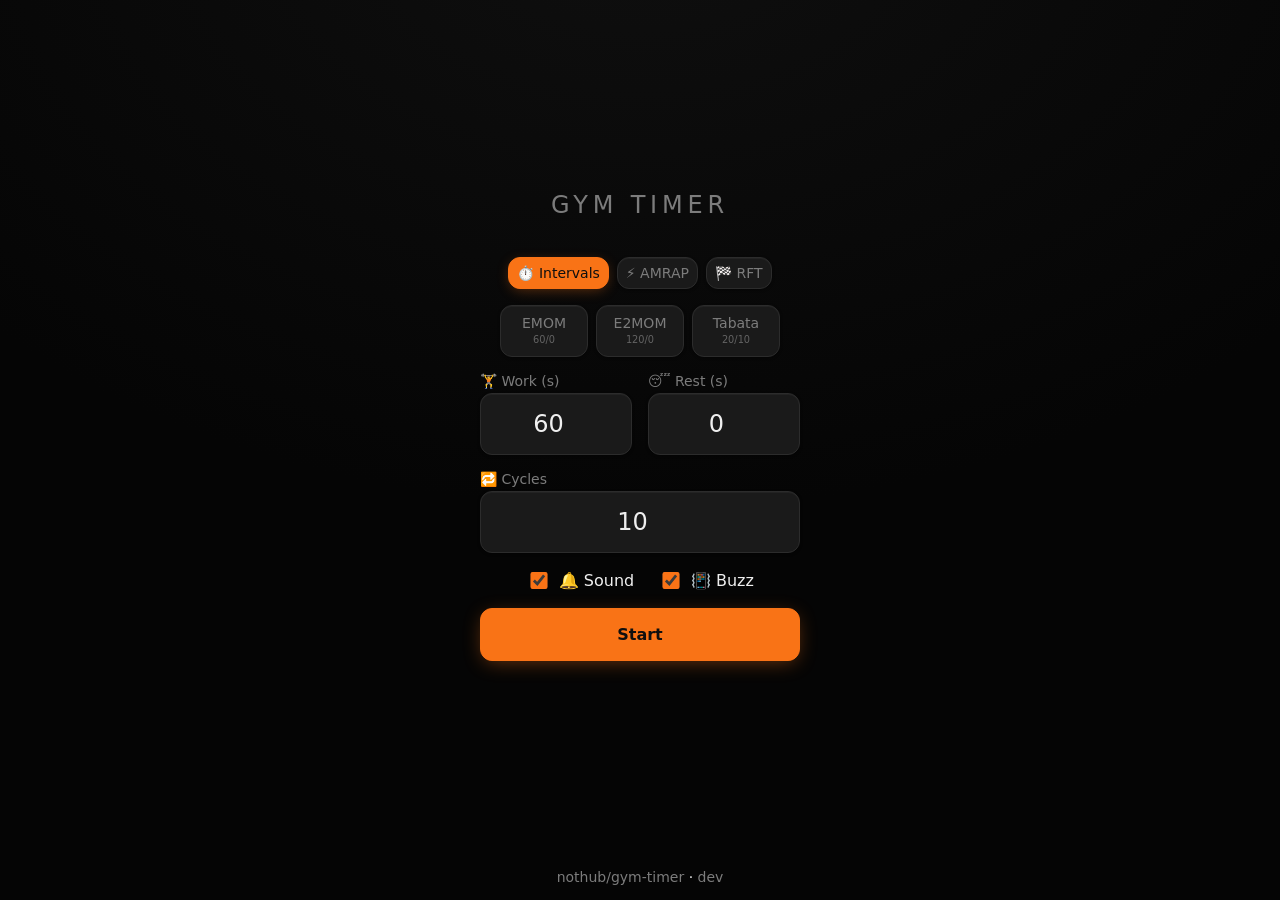
==== src/index.html @ 128d5564 "feat: one finish glyph, 💪, for AMRAP as well as Intervals ⚡ marked AMRAP's finish and 💪 marked Inter" ====
<!doctype html>
<html lang="en">
<head>
<meta charset="utf-8">
<meta name="viewport" content="width=device-width, initial-scale=1, viewport-fit=cover">
<title>Gym Timer</title>
<meta name="theme-color" content="#0f0f0f">
<link rel="manifest" href="manifest.webmanifest">
<link rel="icon" href="icon-192.png">
<link rel="apple-touch-icon" href="icon-192.png">
<!-- reset first, then ours: the reset zeroes margins and line-height that
     the rules below then set deliberately. -->
<link rel="stylesheet" href="reset.css">
<link rel="stylesheet" href="style.css">
</head>
<body>

<main>
  <form id="setup">
    <h1>Gym Timer</h1>

    <fieldset id="strategies">
      <legend class="sr-only">Strategy</legend>
      <label><input type="radio" name="strategy" value="intervals" checked> ⏱️ Intervals</label>
      <label><input type="radio" name="strategy" value="amrap"> ⚡ AMRAP</label>
      <label><input type="radio" name="strategy" value="rft"> 🏁 RFT</label>
    </fieldset>

    <!-- One row per strategy, swapped by strategy rather than removed: a
         click fills the fields below with that preset's numbers and stays on
         whichever strategy is already active -- EMOM does not open a
         different screen, it fills in Intervals'. -->
    <div class="preset-row" id="intervals-presets" role="group" aria-label="Intervals presets">
      <button type="button" data-intervals-preset="emom">
        EMOM<span class="preset-detail" id="detail-emom"></span>
      </button>
      <button type="button" data-intervals-preset="e2mom">
        E2MOM<span class="preset-detail" id="detail-e2mom"></span>
      </button>
      <button type="button" data-intervals-preset="tabata">
        Tabata<span class="preset-detail" id="detail-tabata"></span>
      </button>
    </div>
    <div class="preset-row" id="amrap-presets" role="group" aria-label="AMRAP presets" hidden>
      <button type="button" data-amrap-preset="10">10 min</button>
      <button type="button" data-amrap-preset="15">15 min</button>
      <button type="button" data-amrap-preset="20">20 min</button>
    </div>
    <div class="preset-row" id="rft-presets" role="group" aria-label="RFT presets" hidden>
      <button type="button" data-rft-preset="3">3 rounds</button>
      <button type="button" data-rft-preset="5">5 rounds</button>
      <button type="button" data-rft-preset="10">10 rounds</button>
    </div>

    <div id="interval-fields">
      <div>
        <label for="work-secs">🏋️ Work (s)</label>
        <input id="work-secs" type="number" inputmode="numeric" min="1" max="600" step="1" value="60">
      </div>
      <div>
        <label for="rest-secs">😴 Rest (s)</label>
        <input id="rest-secs" type="number" inputmode="numeric" min="0" max="600" step="1" value="0">
      </div>
    </div>

    <div>
      <label for="count" id="count-label">Cycles</label>
      <input id="count" name="count" type="number" inputmode="numeric"
             min="1" max="99" step="1" value="10" required>
    </div>

    <fieldset id="cues">
      <legend class="sr-only">Cues</legend>
      <label><input id="cue-sound" type="checkbox" checked> 🔔 Sound</label>
      <!-- 📳 rather than one of the salvaged set: none of those mean
           vibration, and an unmatched pair next to a labelled one reads as
           an oversight rather than a choice. -->
      <label><input id="cue-buzz" type="checkbox" checked> 📳 Buzz</label>
    </fieldset>

    <button type="submit">Start</button>
  </form>

  <section id="timer" hidden>
    <p id="round-label">&nbsp;</p>
    <button type="button" id="seconds" role="timer" disabled>10</button>
    <!-- RFT's finish only. It takes the digits' place rather than sitting
         under them: the per-round times are the result there, and the total
         has already moved up to the label above. -->
    <ol id="laps" hidden></ol>
    <p id="phase">Get ready</p>
    <p id="tap-hint" class="reserved">tap to count</p>
    <div id="controls">
      <button type="button" id="pause">Pause</button>
      <button type="button" id="reset">Reset</button>
    </div>
  </section>
</main>

<footer>
  <!-- _blank so a standalone install hands these to the browser rather than
       navigating the timer away mid-workout.
       The build link is filled in from version.js at runtime. What is written
       here is the fallback: "dev" pointing at the commit list is the honest
       answer for a copy that was never built. -->
  <a href="https://github.com/nothub/gym-timer" target="_blank" rel="noopener noreferrer">nothub/gym-timer</a>
  <span aria-hidden="true">·</span>
  <a id="build" href="https://github.com/nothub/gym-timer/commits/trunk" target="_blank" rel="noopener noreferrer">dev</a>
  <!-- Revealed only once the browser has offered an install to open. Starts
       hidden because on most engines that offer never comes: see the
       beforeinstallprompt handler. -->
  <span id="install-sep" aria-hidden="true" hidden>·</span>
  <button id="install" type="button" hidden>Install</button>
</footer>

<p id="live" class="sr-only" aria-live="polite"></p>

<noscript>
  <p>This timer needs JavaScript. There is no way to count seconds without it.</p>
</noscript>

<!-- Sets self.BUILD. The service worker imports this same file, so the footer
     and the worker's cache name cannot disagree about which build is running. -->
<script src="version.js"></script>

<script>
"use strict";

const PREP_MS = 10000;

const el = {
  setup: document.getElementById("setup"),
  strategies: document.getElementById("strategies"),
  intervalsPresets: document.getElementById("intervals-presets"),
  amrapPresets: document.getElementById("amrap-presets"),
  rftPresets: document.getElementById("rft-presets"),
  count: document.getElementById("count"),
  countLabel: document.getElementById("count-label"),
  intervalFields: document.getElementById("interval-fields"),
  workSecs: document.getElementById("work-secs"),
  restSecs: document.getElementById("rest-secs"),
  timer: document.getElementById("timer"),
  phase: document.getElementById("phase"),
  seconds: document.getElementById("seconds"),
  roundLabel: document.getElementById("round-label"),
  pause: document.getElementById("pause"),
  reset: document.getElementById("reset"),
  live: document.getElementById("live"),
  cues: document.getElementById("cues"),
  cueSound: document.getElementById("cue-sound"),
  cueBuzz: document.getElementById("cue-buzz"),
  build: document.getElementById("build"),
  tapHint: document.getElementById("tap-hint"),
  laps: document.getElementById("laps"),
  install: document.getElementById("install"),
  installSep: document.getElementById("install-sep"),
};

/* ---------- strategies ---------- */
// Three strategies, one radio each. A preset is not a fourth kind of state:
// it is a button that fills in the fields belonging to whichever strategy is
// already active, and nothing remembers that it was clicked -- editing a
// field afterward leaves no preset "current" to reflect. Work/rest are always
// on screen for Intervals; there is no separate "Custom" to hide them behind.
const STRATEGIES = ["intervals", "amrap", "rft"];

const INTERVALS_PRESETS = {
  emom: { work: 60, rest: 0, cycles: 10 },
  e2mom: { work: 120, rest: 0, cycles: 6 },
  // The timing convention, not the protocol. Tabata 1996 prescribes 7 to 8
  // sets on a cycle ergometer at ~170% VO2max, and credits the structure to
  // speed-skating coach Kouichi Irisawa. "20/10 x8" borrows the clock and
  // nothing else, which is all a timer can offer -- the label must not be read
  // as claiming the rest. Med Sci Sports Exerc. 1996;28(10):1327-30, PMID 8897392.
  tabata: { work: 20, rest: 10, cycles: 8 },
};
// Minutes and rounds respectively -- durations and round counts with no
// exercise content behind them, since the app never knows what one contains.
const AMRAP_PRESETS = [10, 15, 20];
const RFT_PRESETS = [3, 5, 10];

const DEFAULT_COUNT = { intervals: 10, amrap: 12, rft: 5 };

// The work/rest shown under each alias's name comes from the same object the
// clock reads, not a second copy in the markup -- so the chip cannot end up
// claiming numbers the preset no longer uses.
for (const [key, p] of Object.entries(INTERVALS_PRESETS)) {
  const detail = document.getElementById(`detail-${key}`);
  if (detail) detail.textContent = `${p.work}/${p.rest}`;
}

/* ---------- preferences ---------- */
// Everything the app remembers lives in one localStorage entry. An earlier
// split kept the round count in the URL so a workout was bookmarkable, which
// bought a second place to look when a setting misbehaved.

const STORE_KEY = "emom";
const MAX_COUNT = 99;

// Chrome desktop exposes vibrate() with no hardware behind it; that is harmless.
// The case this actually catches is iOS Safari, which has never shipped it.
const canVibrate = typeof navigator.vibrate === "function";

// The checkboxes are the state; there is nothing to mirror them into.
const wantSound = () => el.cueSound.checked;
const wantBuzz = () => canVibrate && el.cueBuzz.checked;
const validCount = (v) => Number.isInteger(v) && v >= 1 && v <= MAX_COUNT;
const validSeconds = (v, min) => Number.isInteger(v) && v >= min && v <= 600;

function loadPrefs() {
  // localStorage throws rather than returning null when storage is blocked.
  try {
    return JSON.parse(localStorage.getItem(STORE_KEY)) || {};
  } catch (_) {
    return {};
  }
}

function savePrefs(patch) {
  try {
    localStorage.setItem(STORE_KEY, JSON.stringify({ ...loadPrefs(), ...patch }));
  } catch (_) {}
}

/* ---------- audio ---------- */
// Carried over from kbgen, which learned both of these the hard way:
// the 5 ms attack ramp removes the click an instantaneous gain step produces,
// and the resume() covers a context the browser suspended while backgrounded.

// Audio is a cue, not the clock, so nothing below may throw into its caller.
// initAudio runs in the Start handler and beep runs inside the animation frame:
// an escaping exception would stop the workout starting, or kill it midway.

let audioContext = null;

function initAudio() {
  try {
    if (!audioContext) {
      const Ctx = window.AudioContext || window.webkitAudioContext;
      if (!Ctx) return;
      audioContext = new Ctx();
    }
    // Rejects when the context cannot start, which there is nothing to do about.
    if (audioContext.state === "suspended") audioContext.resume().catch(() => {});
  } catch (_) {
    audioContext = null;
  }
}

function beep(frequency, duration, volume = 0.33) {
  initAudio();
  if (!audioContext) return;

  try {
    const osc = audioContext.createOscillator();
    const gain = audioContext.createGain();
    osc.connect(gain);
    gain.connect(audioContext.destination);
    osc.frequency.value = frequency;
    const now = audioContext.currentTime;
    gain.gain.setValueAtTime(0, now);
    gain.gain.linearRampToValueAtTime(volume, now + 0.005);
    // exponentialRampToValueAtTime cannot target 0, hence 0.001.
    gain.gain.exponentialRampToValueAtTime(0.001, now + duration);
    osc.start(now);
    osc.stop(now + duration);
  } catch (_) {
    // Silence is the correct degradation. The countdown carries on.
  }
}

function flash() {
  // Removing the class, forcing a reflow, then re-adding it is what restarts a
  // CSS animation that is already running.
  document.body.classList.remove("flash");
  void document.body.offsetWidth;
  document.body.classList.add("flash");
}

// The flash is never gated: "Silent" means no sound and no buzz, not no cue.
const cues = {
  tick: () => {
    if (wantSound()) beep(660, 0.07, 0.25);
    if (wantBuzz()) navigator.vibrate(50);
  },
  start: () => {
    if (wantSound()) beep(880, 0.12);
    if (wantBuzz()) navigator.vibrate(200);
    flash();
  },
  done: () => {
    if (wantSound()) {
      beep(523, 0.15);
      setTimeout(() => beep(659, 0.15), 220);
      setTimeout(() => beep(784, 0.3), 440);
    }
    if (wantBuzz()) navigator.vibrate([120, 80, 120, 80, 320]);
    flash();
  },
};

/* ---------- screen wake lock ---------- */

let wakeLock = null;

async function holdScreen() {
  if (!("wakeLock" in navigator)) return;
  try {
    const sentinel = await navigator.wakeLock.request("screen");
    // The browser releases the lock itself when the page is hidden, and a
    // released sentinel cannot be reused. Without this the reference outlives
    // the thing it points at and releaseScreen works on a dead sentinel.
    sentinel.addEventListener("release", () => {
      if (wakeLock === sentinel) wakeLock = null;
    });
    wakeLock = sentinel;
  } catch (_) {
    // Denied on low battery, or the tab lost focus mid-request. Not fatal.
  }
}

function releaseScreen() {
  if (!wakeLock) return;
  wakeLock.release().catch(() => {});
  wakeLock = null;
}

// The browser drops the lock whenever the page is hidden, and does not restore
// it on return. Re-request it if a workout is still on screen.
document.addEventListener("visibilitychange", () => {
  if (document.visibilityState === "visible" && !el.timer.hidden) holdScreen();
});

/* ---------- clock ---------- */

// One pure function per strategy, dispatched on elapsed ms since prep ended.
// No DOM, no clock, no tap count read from anywhere but their arguments --
// that is what keeps the minute boundaries free of drift and the whole thing
// testable without a browser.
//
// Intervals derives everything, including the round, from elapsed time alone.
// RFT is athlete-paced: the times its taps landed at are state held outside
// derive() and passed in, so its round is never a function of t. AMRAP counts
// nothing and ignores them entirely.

function deriveIntervals(t, config) {
  const { work, rest, intervalCycles } = config;
  const cycle = work + rest;
  const cycleNum = Math.floor(t / cycle) + 1;
  if (cycleNum > intervalCycles) {
    return { phase: "done", round: intervalCycles, remaining: 0 };
  }
  const inCycle = t % cycle;
  // With rest = 0, cycle === work, so inCycle < work always holds and phase
  // never becomes "rest". That equivalence is what makes EMOM Intervals(60, 0).
  if (inCycle < work) {
    return { phase: "work", round: cycleNum, remaining: work - inCycle };
  }
  return { phase: "rest", round: cycleNum, remaining: cycle - inCycle };
}

// No taps: AMRAP's clock ends it either way, so a tap could only ever have kept
// score, and keeping score of rounds mid-effort is something an athlete does in
// their head. RFT is the one strategy where a tap decides anything.
function deriveAmrap(t, config) {
  if (t >= config.amrapWindow) {
    return { phase: "done", remaining: 0 };
  }
  return { phase: "work", remaining: config.amrapWindow - t };
}

// laps holds the elapsed time each completed round ended at, so its length is
// the round count and its last entry is where the round in progress began.
//
// Two clocks come out of that, and they are not the same number: `remaining` is
// the round in progress, restarting from zero at every tap, and `total` runs
// from the start and never resets. RFT is scored on the total, so it stays on
// screen even though the big digits show the round.
function deriveRft(t, laps, config) {
  const round = laps.length;
  if (round >= config.rftRounds) {
    // The final tap is the finish, so the result is when it landed -- not
    // wherever the frame loop happened to notice, some milliseconds later.
    const finish = laps[round - 1];
    return { phase: "done", round, remaining: 0, total: finish, laps };
  }
  const since = round === 0 ? 0 : laps[round - 1];
  return { phase: "work", round, remaining: t - since, total: t, laps };
}

function derive(elapsedMs, laps, config) {
  if (elapsedMs < PREP_MS) {
    return { phase: "prep", round: 0, remaining: PREP_MS - elapsedMs };
  }
  const t = elapsedMs - PREP_MS;
  if (config.strategy === "amrap") return deriveAmrap(t, config);
  if (config.strategy === "rft") return deriveRft(t, laps, config);
  return deriveIntervals(t, config);
}

function plural(n, word) {
  return `${n} ${word}${n === 1 ? "" : "s"}`;
}

// RFT counts up with no bound once its own work phase begins, so nothing
// there counts down to a boundary. Prep is bounded for every strategy, so it
// always gets the 3-2-1, RFT included.
function tickable(state, config) {
  return state.phase === "prep" || config.strategy !== "rft";
}

// RFT's remaining counts up without bound, so its big-digit display is a
// clock face rather than the bare second-count the other two strategies use.
function formatClock(ms) {
  const totalSecs = Math.floor(ms / 1000);
  const mins = Math.floor(totalSecs / 60);
  const secs = totalSecs % 60;
  return `${mins}:${String(secs).padStart(2, "0")}`;
}

const clock = {
  config: null,
  // Elapsed time at each completed round's tap, work-relative. Length is the
  // round count; RFT is the only strategy that fills it.
  laps: [],
  startedAt: 0,
  pausedAt: 0,
  pausedTotal: 0,
  frame: null,
};

// performance.now() rather than Date.now(): monotonic, so a system clock
// change or NTP correction mid-workout cannot skew the round boundaries.
function elapsed() {
  const now = clock.pausedAt || performance.now();
  return now - clock.startedAt - clock.pausedTotal;
}

let lastSecond = null;
let lastRound = null;
let lastPhase = null;

// Fills the huge digit slot on a finish that has no number to put there.
// Intervals and AMRAP both restate what they were set to in the label above
// and have nothing further to report; RFT never uses this, because its
// per-round times are a real result and take the slot instead.
//
// One glyph rather than one per strategy: a different mark for each said
// nothing the label above it had not already said, and finishing is the same
// thing whichever clock got you there.
const DONE_GLYPH = "💪";

// Rebuilt rather than appended to: render() runs every frame and must be safe
// to call repeatedly with the same state, which an append is not.
function showLaps(laps) {
  el.laps.textContent = "";
  laps.forEach((endedAt, i) => {
    const li = document.createElement("li");
    const n = document.createElement("span");
    n.className = "lap-n";
    n.textContent = i + 1;
    const t = document.createElement("span");
    // The gap to the round before, which is the round's own duration. The
    // first round runs from the start of work, so its predecessor is zero.
    t.textContent = formatClock(endedAt - (i === 0 ? 0 : laps[i - 1]));
    li.append(n, t);
    el.laps.append(li);
  });
  el.laps.hidden = false;
  // The digits and the list occupy the same slot; only one is ever the result.
  el.seconds.hidden = true;
}

function render(state, secs, config) {
  if (state.phase === "done") {
    el.phase.textContent = "Done";
    el.seconds.textContent = DONE_GLYPH;
    el.seconds.className = "done";
    // What was actually done. Intervals and AMRAP restate what was set, since
    // the clock delivered exactly that; RFT reports its rounds and the total
    // it is scored on, with the per-round times taking the digits' place.
    el.roundLabel.textContent = config.strategy === "intervals"
      ? plural(config.intervalCycles, "cycle")
      : config.strategy === "amrap"
      ? plural(config.amrapWindow / 60000, "minute")
      : `${plural(state.round, "round")} \u00b7 ${formatClock(state.total)}`;
    if (config.strategy === "rft") showLaps(state.laps);
  } else {
    el.phase.textContent = state.phase === "prep" ? "Get ready"
      : state.phase === "rest" ? "Rest" : "Work";
    el.seconds.textContent = config.strategy === "rft" ? formatClock(state.remaining) : String(secs);
    el.seconds.className = tickable(state, config) && secs <= 3 ? "warn" : "";
    // U+00A0, matching the markup's &nbsp;. A plain space is collapsible
    // whitespace, so the paragraph would lay out at zero height and the whole
    // centred timer group would jump the moment prep ends and a real label
    // arrives.
    // AMRAP has nothing to count while it runs -- the clock is the whole
    // display -- so it keeps prep's blank line rather than collapsing it.
    el.roundLabel.textContent = state.phase === "prep" || config.strategy === "amrap" ? "\u00a0"
      : config.strategy === "intervals" ? `Cycle ${state.round} / ${config.intervalCycles}`
      // state.round counts rounds *finished*, and the one on screen is the one
      // being worked, so it is the next one up. The total rides alongside it:
      // the digits below show only the current round now, and RFT is scored on
      // the total, which must not leave the screen to make room for a split.
      : `Round ${state.round + 1} \u00b7 ${formatClock(state.total)}`;
    el.laps.hidden = true;
    el.seconds.hidden = false;
  }

  // Live only while there is a round to record. Prep has none yet and done has
  // no more, and the ring marking the target is drawn off :not(:disabled) --
  // so this is also what keeps that ring off a screen that cannot be tapped.
  const counts = config.strategy === "rft";
  const live = counts && state.phase === "work";
  el.seconds.disabled = !live;
  // One source for both, so the hint cannot promise a tap the target refuses.
  el.tapHint.hidden = !counts;
  el.tapHint.className = live ? "" : "reserved";

  // The ticking number is role="timer" so it is not announced every second.
  // Phase and round changes are worth announcing, and only those.
  if (state.phase !== lastPhase || state.round !== lastRound) {
    el.live.textContent =
      state.phase === "done" ? "Workout complete"
      : state.phase === "prep" ? "Get ready"
      : config.strategy === "intervals" ? `Cycle ${state.round} of ${config.intervalCycles}`
      : `Round ${state.round}`;
  }
}

function cue(state, secs, config) {
  // A transition fires cues.start(): entering work or rest from anything
  // else, or -- for Intervals only -- rolling into a new cycle while the
  // phase stays "work" (rest = 0, so there is no work<->rest edge to catch
  // it). AMRAP and RFT never hit that second branch: their round changes on
  // a tap, not a cycle boundary, and a tap must not re-fire the cue.
  const transitioned =
    (state.phase === "work" || state.phase === "rest") &&
    (state.phase !== lastPhase ||
      (config.strategy === "intervals" && state.round !== lastRound));

  if (state.phase === "done") {
    cues.done();
  } else if (transitioned) {
    cues.start();
  } else if (tickable(state, config) && secs <= 3 && secs >= 1 && secs !== lastSecond) {
    cues.tick();
  }
}

function tick() {
  const state = derive(elapsed(), clock.laps, clock.config);
  const secs = Math.ceil(state.remaining / 1000);

  render(state, secs, clock.config);
  cue(state, secs, clock.config);
  lastSecond = secs;
  lastRound = state.round;
  lastPhase = state.phase;

  if (state.phase === "done") {
    stopLoop();
    releaseScreen();
    el.pause.hidden = true;
    el.seconds.disabled = true;
    el.reset.textContent = "Again";
    return;
  }
  clock.frame = requestAnimationFrame(tick);
}

function stopLoop() {
  if (clock.frame !== null) cancelAnimationFrame(clock.frame);
  clock.frame = null;
}

function start(config) {
  clock.config = config;
  clock.laps = [];
  clock.startedAt = performance.now();
  clock.pausedAt = 0;
  clock.pausedTotal = 0;
  lastSecond = null;
  lastRound = null;
  lastPhase = null;

  el.setup.hidden = true;
  el.timer.hidden = false;
  el.pause.hidden = false;
  el.pause.textContent = "Pause";
  el.reset.textContent = "Reset";

  // RFT alone has a round to record. role="timer" is dropped when tappable so
  // a screen reader announces it as a button rather than a passive live
  // region, which is what "tap to record a round" needs.
  const tappable = config.strategy === "rft";
  // Every workout opens in prep, where there is no round to record yet, so the
  // target starts off and render() turns it on at the first work frame.
  el.seconds.disabled = true;
  if (tappable) {
    el.seconds.removeAttribute("role");
    el.seconds.setAttribute("aria-label", "Record round");
  } else {
    el.seconds.setAttribute("role", "timer");
    el.seconds.removeAttribute("aria-label");
  }

  // Kept through pause too: a paused timer is a rest, and the screen dying
  // mid-rest is the thing this exists to prevent.
  holdScreen();
  tick();
}

function recordTap() {
  // RFT alone: its round count is the finish condition, so a tap is the only
  // thing that can end it. Nothing else here has a round a tap could record.
  if (clock.config.strategy !== "rft") return;
  if (clock.pausedAt) return;
  // The button is disabled outside the work phase, so a browser drops these
  // clicks before they arrive. Stated here anyway: "a round exists to record"
  // is the rule, and leaving it implicit in a DOM attribute puts the rule
  // somewhere the logic cannot be read off.
  const state = derive(elapsed(), clock.laps, clock.config);
  if (state.phase !== "work") return;
  // The tap closes this round and opens the next, so what is recorded is the
  // total at the tap, not the round's duration -- durations fall out of the
  // gaps between entries, and storing them instead would round-trip through
  // an addition that can drift.
  clock.laps.push(elapsed() - PREP_MS);
}

function togglePause() {
  if (clock.pausedAt) {
    clock.pausedTotal += performance.now() - clock.pausedAt;
    clock.pausedAt = 0;
    el.pause.textContent = "Pause";
    document.body.classList.remove("paused");
    tick();
  } else {
    clock.pausedAt = performance.now();
    stopLoop();
    el.pause.textContent = "Resume";
    document.body.classList.add("paused");
  }
}

function toSetup() {
  stopLoop();
  releaseScreen();
  clock.pausedAt = 0;
  document.body.classList.remove("flash", "paused");
  el.timer.hidden = true;
  el.setup.hidden = false;
  el.count.focus();
}

/* ---------- setup form ---------- */

function currentStrategy() {
  return document.querySelector('input[name="strategy"]:checked').value;
}

// The count field means a different thing per strategy, and each strategy
// remembers its own value independently -- switching to AMRAP and back must
// not lose Intervals' cycle count, so each gets its own storage key.
function countKeyFor(strategy) {
  if (strategy === "amrap") return "amrapMinutes";
  if (strategy === "rft") return "rftRounds";
  return "cycles";
}

// Not the strategy's own glyph: the chip above already carries that, and
// repeating it here says nothing the field does not. Each label names what
// its own number is instead -- a repeat count, a duration, a target.
function countLabelFor(strategy) {
  if (strategy === "amrap") return "⏳ Minutes";
  if (strategy === "rft") return "🎯 Rounds";
  return "🔁 Cycles";
}

function showStrategy(strategy) {
  // Work/rest stay in the layout rather than being removed from it: main
  // centres the form vertically, so a shorter form on AMRAP/RFT would drag
  // everything above it down too, not just the fields themselves. Dimmed and
  // disabled instead, matching how the Buzz checkbox reads when unsupported.
  const isIntervals = strategy === "intervals";
  el.intervalFields.className = isIntervals ? "" : "inactive";
  el.workSecs.disabled = !isIntervals;
  el.restSecs.disabled = !isIntervals;
  el.intervalsPresets.hidden = !isIntervals;
  el.amrapPresets.hidden = strategy !== "amrap";
  el.rftPresets.hidden = strategy !== "rft";
  el.countLabel.textContent = countLabelFor(strategy);
}

function persistSetup() {
  const strategy = currentStrategy();
  savePrefs({
    strategy,
    workSecs: Math.floor(el.workSecs.valueAsNumber),
    restSecs: Math.floor(el.restSecs.valueAsNumber),
    [countKeyFor(strategy)]: Math.floor(el.count.valueAsNumber),
  });
}

// Reads the form as it stands and returns a strategy config, or null if the
// count or the work/rest fields hold something unusable.
function buildConfig() {
  const strategy = currentStrategy();
  const count = Math.floor(el.count.valueAsNumber);
  if (!validCount(count)) return null;

  if (strategy === "amrap") return { strategy: "amrap", amrapWindow: count * 60000 };
  if (strategy === "rft") return { strategy: "rft", rftRounds: count };

  const work = Math.floor(el.workSecs.valueAsNumber);
  const rest = Math.floor(el.restSecs.valueAsNumber);
  if (!validSeconds(work, 1) || !validSeconds(rest, 0)) return null;
  return { strategy: "intervals", work: work * 1000, rest: rest * 1000, intervalCycles: count };
}

/* ---------- wiring ---------- */

el.setup.addEventListener("submit", (e) => {
  e.preventDefault();
  const config = buildConfig();
  if (!config) return;
  // Unlock audio on the gesture the autoplay policy wants. The first beep is
  // up to 10 s away, by which point there is no gesture left to hang it on.
  if (wantSound()) initAudio();
  start(config);
});

el.strategies.addEventListener("change", (e) => {
  if (e.target.name !== "strategy") return;
  const strategy = e.target.value;
  showStrategy(strategy);
  const prefs = loadPrefs();
  const stored = prefs[countKeyFor(strategy)];
  el.count.value = String(validCount(stored) ? stored : DEFAULT_COUNT[strategy]);
  savePrefs({ strategy });
});

// Presets fill in the fields belonging to whichever strategy is already
// active; they never touch the strategy radio, since they are only visible
// when its strategy is already the one selected.
el.intervalsPresets.addEventListener("click", (e) => {
  const btn = e.target.closest("button[data-intervals-preset]");
  if (!btn) return;
  const p = INTERVALS_PRESETS[btn.dataset.intervalsPreset];
  el.workSecs.value = String(p.work);
  el.restSecs.value = String(p.rest);
  el.count.value = String(p.cycles);
  persistSetup();
});

el.amrapPresets.addEventListener("click", (e) => {
  const btn = e.target.closest("button[data-amrap-preset]");
  if (!btn) return;
  el.count.value = btn.dataset.amrapPreset;
  persistSetup();
});

el.rftPresets.addEventListener("click", (e) => {
  const btn = e.target.closest("button[data-rft-preset]");
  if (!btn) return;
  el.count.value = btn.dataset.rftPreset;
  persistSetup();
});

// Saved as typed, matching the checkboxes, so nothing depends on pressing Start.
el.count.addEventListener("input", () => {
  if (validCount(Math.floor(el.count.valueAsNumber))) persistSetup();
});
el.workSecs.addEventListener("input", persistSetup);
el.restSecs.addEventListener("input", persistSetup);

el.cues.addEventListener("change", () => {
  savePrefs({ sound: el.cueSound.checked, buzz: el.cueBuzz.checked });
  if (wantSound()) initAudio();
});

el.pause.addEventListener("click", togglePause);
el.reset.addEventListener("click", toSetup);
el.seconds.addEventListener("click", recordTap);

function init() {
  const prefs = loadPrefs();

  el.cueSound.checked = prefs.sound ?? true;
  el.cueBuzz.checked = canVibrate && (prefs.buzz ?? true);
  el.cueBuzz.disabled = !canVibrate;

  // Left as the markup's fallback when version.js is missing or unstamped.
  // GitHub resolves abbreviated hashes, so the short id is enough to link to.
  if (self.BUILD && self.BUILD !== "dev") {
    el.build.textContent = self.BUILD;
    el.build.href = `https://github.com/nothub/gym-timer/commit/${self.BUILD}`;
  }

  const strategy = STRATEGIES.includes(prefs.strategy) ? prefs.strategy : "intervals";
  document.querySelector(`input[name="strategy"][value="${strategy}"]`).checked = true;
  showStrategy(strategy);

  // Always restored, not just when Intervals is active: they are its own
  // remembered fields, not a per-strategy scratch pad that resets on switch.
  el.workSecs.value = String(validSeconds(prefs.workSecs, 1) ? prefs.workSecs : 60);
  el.restSecs.value = String(validSeconds(prefs.restSecs, 0) ? prefs.restSecs : 0);

  const stored = prefs[countKeyFor(strategy)];
  el.count.value = String(validCount(stored) ? stored : DEFAULT_COUNT[strategy]);
}

init();

// isSecureContext rather than a protocol check: it is true for https and for
// localhost, which is exactly where a service worker is allowed to register.
if ("serviceWorker" in navigator && window.isSecureContext) {
  window.addEventListener("load", () => {
    // updateViaCache: the byte-check that drives updates reads version.js, and
    // without this the HTTP cache can hand back a stale copy of it.
    navigator.serviceWorker.register("sw.js", { updateViaCache: "none" }).catch(() => {});
  });
}

// Offline is not what this gates -- the service worker above gives that to
// every engine. This is installing as a standalone app, and only Chromium lets
// a page ask for it: beforeinstallprompt is Chromium-only, and fires only for
// an app meeting its install criteria and not already installed.
//
// Installing is still possible elsewhere, just not from here. iOS Safari puts
// it in the share sheet as "Add to Home Screen" and Firefox on Android in its
// own menu, neither reachable by any API; Firefox on desktop dropped installing
// entirely. So the button is revealed by the event rather than shown and wired
// up hopefully: where the offer never comes, no button could have opened one.
let installPrompt = null;

window.addEventListener("beforeinstallprompt", (e) => {
  // Suppresses Chromium's own install infobar, which otherwise covers the
  // timer, in favour of the footer button.
  e.preventDefault();
  installPrompt = e;
  el.install.hidden = false;
  el.installSep.hidden = false;
});

el.install.addEventListener("click", () => {
  if (!installPrompt) return;
  // Single-use whichever way it is answered: a prompted event cannot be
  // prompted again, so the button goes rather than linger offering a dead
  // second go. Chromium fires a fresh event if it wants to offer again.
  const offer = installPrompt;
  installPrompt = null;
  el.install.hidden = true;
  el.installSep.hidden = true;
  offer.prompt();
});

window.addEventListener("appinstalled", () => {
  installPrompt = null;
  el.install.hidden = true;
  el.installSep.hidden = true;
});
</script>

</body>
</html>
---- src/style.css ----
:root {
  /* The spin buttons on a number input and an unchecked checkbox's box are
     drawn by the browser, not by anything here: accent-color reaches the
     checked state and nothing else, so both were still being painted from
     the UA's light palette against a near-black page. This picks the dark
     one instead, which is the only way to reach that chrome without
     appearance: none and hand-drawing replacements. */
  color-scheme: dark;

  --space-1: 0.25rem;
  --space-2: 0.5rem;
  --space-4: 1rem;
  --space-6: 1.5rem;

  --text-sm: 0.875rem;
  --text-base: 1rem;
  --text-lg: 1.5rem;
  --text-huge: clamp(5rem, 42vmin, 20rem);

  /* Palette carried over from kbgen. --dim is as dark as it can go: #7c on
     #0f0f0f is 4.6:1, and the 14px labels that use it need 4.5:1. kbgen's
     own #666 is 3.3:1, which is why this is not simply its value. */
  --bg: #0f0f0f;
  --srf: #1a1a1a;
  --brd: #2c2c2c;
  --txt: #efefef;
  --dim: #7c7c7c;
  --acc: #f97316;
  --ok: #4ade80;

  --radius: 0.75rem;

  /* Every flat grey box (chip, input, button) shares this: a faint top
     highlight suggesting light catching an edge, plus a soft drop shadow
     suggesting the surface sits slightly above the background. Neither
     affects layout -- box-shadow paints outside the box model -- so it does
     not disturb the pixel geometry the test suite locks in. */
  --lift: inset 0 1px 0 rgba(255, 255, 255, 0.04), 0 1px 3px rgba(0, 0, 0, 0.4);
}

* { box-sizing: border-box; }

body {
  margin: 0;
  min-height: 100vh;
  min-height: 100dvh;
  display: flex;
  flex-direction: column;
  /* A flat fill across a very large dark viewport reads as empty rather than
     calm. Vignette, not a glow: the centre sits at exactly --bg, the value
     --dim's 4.5:1 text contrast was measured against, and only darkens
     toward the edges -- a lighter centre reads as "warmer," but it would
     have put text at less contrast than it was tuned for wherever it landed
     on the brighter part of the gradient. Darkening can only help contrast,
     never hurt it, which is what makes this direction the safe one. */
  background: radial-gradient(ellipse 900px 600px at 50% -10%, var(--bg) 0%, #050505 100%);
  color: var(--txt);
  font-family: system-ui, sans-serif;
  -webkit-text-size-adjust: 100%;
}

/* Full width rather than shrink-to-fit, so percentage widths inside it have a
   definite containing block to resolve against. */
main {
  flex: 1;
  display: flex;
  flex-direction: column;
  align-items: center;
  justify-content: center;
  width: 100%;
  padding: var(--space-4);
}

h1 {
  margin: 0 0 var(--space-6);
  font-size: var(--text-lg);
  letter-spacing: 0.2em;
  text-transform: uppercase;
  color: var(--dim);
  text-align: center;
}

/* Setup */

#setup {
  display: flex;
  flex-direction: column;
  gap: var(--space-4);
  width: 100%;
  max-width: 20rem;
}

label {
  font-size: var(--text-sm);
  color: var(--dim);
}

input[type="number"] {
  width: 100%;
  margin-top: var(--space-1);
  padding: var(--space-4);
  font-size: var(--text-lg);
  font-family: inherit;
  text-align: center;
  color: var(--txt);
  background: var(--srf);
  border: 1px solid var(--brd);
  border-radius: var(--radius);
  box-shadow: var(--lift);
}

button {
  padding: var(--space-4);
  font-size: var(--text-base);
  font-family: inherit;
  color: var(--txt);
  background: var(--srf);
  border: 1px solid var(--brd);
  border-radius: var(--radius);
  box-shadow: var(--lift);
  cursor: pointer;
  transition: transform 100ms ease-out, box-shadow 150ms ease-out;
}

/* :not(:disabled) is load-bearing, not belt and braces. Chromium matches
   :active on a disabled button, so without this the countdown presses under a
   finger in Intervals and AMRAP, where it is a plain readout, and on every
   finish screen, where the glyph is not a control at all. Press feedback
   belongs only where a press does something: RFT's work phase. */
button:not(:disabled):active { transform: scale(0.97); }

/* The one button meant to look like the primary action: an accent-tinted
   glow standing in for elevation, since --lift's shadow is tuned for --srf
   and would vanish against the bright fill here. */
button[type="submit"] {
  color: var(--bg);
  background: var(--acc);
  border-color: var(--acc);
  font-weight: 600;
  box-shadow: 0 4px 20px -4px rgba(249, 115, 22, 0.45);
}

button[type="submit"]:hover { box-shadow: 0 6px 24px -4px rgba(249, 115, 22, 0.55); }

:is(button, input):focus-visible {
  outline: 2px solid var(--acc);
  outline-offset: 2px;
}

/* Cue settings */

fieldset {
  display: flex;
  justify-content: center;
  gap: var(--space-6);
  margin: 0;
  padding: 0;
  border: 0;
}

/* Scoped to #cues, not a bare "fieldset label": #strategies is a fieldset
   too, and this flex+gap layout is shaped for a checkbox sitting beside an
   emoji and a word. It leaked in once already -- text-align: center on
   #strategies label had no effect while its text was a flex item packed to
   flex-start here, not text-align's business to move. */
#cues label {
  display: flex;
  align-items: center;
  gap: var(--space-2);
  font-size: var(--text-base);
  color: var(--txt);
  cursor: pointer;
}

#cues label:has(input:disabled) {
  color: var(--dim);
  cursor: not-allowed;
}

input[type="checkbox"] {
  width: 1.1rem;
  height: 1.1rem;
  accent-color: var(--acc);
  cursor: inherit;
}

/* Presets. The radio itself is visually hidden but stays in the tab order and
   inside its label, so a click anywhere on the chip and a screen reader both
   reach the same control -- no id/for pairing to keep in sync. */

#strategies {
  display: flex;
  justify-content: center;
  flex-wrap: wrap;
  gap: var(--space-2);
  margin: 0;
  padding: 0;
  border: 0;
}

/* No display declared: a label is inline by default, but as a direct child
   of #strategies (display: flex) it is automatically blockified as a flex
   item regardless -- which is what lets min-width and text-align below take
   effect at all. Losing that blockification is exactly what happened when a
   generic "fieldset label { display: flex }" rule, meant for #cues, once
   matched here too: it turned the label into a flex container of its own,
   and inside that, text-align has no say over where a flex item sits --
   only justify-content does, which nothing set, so text packed left. */
#strategies label {
  text-align: center;
  padding: var(--space-2);
  font-size: var(--text-sm);
  color: var(--dim);
  background: var(--srf);
  border: 1px solid var(--brd);
  border-radius: var(--radius);
  box-shadow: var(--lift);
  cursor: pointer;
  transition: transform 100ms ease-out, box-shadow 150ms ease-out, border-color 150ms ease-out;
}

#strategies label:hover { border-color: var(--dim); }
#strategies label:active { transform: scale(0.97); }

#strategies input {
  position: absolute;
  width: 1px;
  height: 1px;
  opacity: 0;
}

/* Same accent glow as the Start button, at roughly a third of the intensity:
   the active strategy is the next-most-important thing on the setup screen. */
#strategies label:has(input:checked) {
  color: var(--bg);
  background: var(--acc);
  border-color: var(--acc);
  box-shadow: 0 3px 14px -3px rgba(249, 115, 22, 0.4);
}

#strategies label:has(input:focus-visible) {
  outline: 2px solid var(--acc);
  outline-offset: 2px;
}

/* Presets are momentary actions -- "fill these fields in" -- not a selection
   that persists: editing a field afterward leaves no preset "current" to
   show as checked. Plain buttons rather than the radios #strategies uses. */
.preset-row {
  display: flex;
  justify-content: center;
  flex-wrap: wrap;
  gap: var(--space-2);
}

/* One shared size for every preset button, across all three rows: Intervals'
   are two lines (name + work/rest), AMRAP's and RFT's are one ("10 min"),
   and without a fixed box the row's own height would change when switching
   strategy swaps which one is showing. min-width fits "10 rounds", the
   widest label of the nine; min-height fits Intervals' two-line buttons,
   the tallest; justify-content centres a one-line button in that height. */
.preset-row button {
  display: flex;
  flex-direction: column;
  align-items: center;
  justify-content: center;
  gap: 2px;
  min-width: 5.5rem;
  min-height: 3.25rem;
  padding: var(--space-2);
  font-size: var(--text-sm);
  line-height: 1.3;
  color: var(--dim);
  background: var(--srf);
  border: 1px solid var(--brd);
  border-radius: var(--radius);
  cursor: pointer;
}

/* :active is the generic button rule -- .preset-row button is one. */
.preset-row button:hover { border-color: var(--dim); }

/* Work/rest in seconds, under the name -- only Intervals' three presets have
   a canonical pair to show. */
.preset-detail {
  font-size: 0.7em;
  opacity: 0.75;
  font-variant-numeric: tabular-nums;
}

#interval-fields {
  display: flex;
  gap: var(--space-4);
  transition: opacity 150ms ease-out;
}

#interval-fields > div { flex: 1; }

/* AMRAP/RFT: dimmed rather than removed, so the form's height -- and
   everything main's vertical centring positions relative to it -- does not
   change when switching strategy. */
#interval-fields.inactive { opacity: 0.35; }

/* Timer */

#timer {
  flex: 1;
  align-self: stretch;
  display: flex;
  flex-direction: column;
  align-items: center;
  justify-content: center;
  gap: var(--space-2);
  text-align: center;
}

#phase {
  margin: 0;
  font-size: var(--text-sm);
  letter-spacing: 0.2em;
  text-transform: uppercase;
  color: var(--dim);
}

/* A tappable timer readout is unusual enough that the ring alone did not carry
   it -- this says outright what the ring only implies. */
/* RFT's per-round times. Capped in height and scrolled rather than allowed to
   grow: the round count goes to 99, and a list that long would push the phase
   label and the controls off a phone entirely. */
#laps {
  margin: 0;
  padding: 0;
  list-style: none;
  /* Shrink-to-fit inside the centred column otherwise, which pulls the round
     number hard against its time and leaves the gap between them doing
     nothing. A fixed reading width gives space-between something to spend. */
  min-width: 12rem;
  max-height: 42vh;
  overflow-y: auto;
  font-size: var(--text-lg);
  font-variant-numeric: tabular-nums;
  color: var(--txt);
}

#laps li {
  display: flex;
  align-items: baseline;
  justify-content: space-between;
  gap: var(--space-6);
  padding: var(--space-2) var(--space-4);
  border-radius: var(--radius);
}

/* Zebra rather than rules: at a glance the eye is pairing a round number with
   a time across a gap, and a tint holds that pairing better than a line. */
#laps li:nth-child(odd) { background: var(--srf); }

#laps .lap-n {
  color: var(--dim);
  font-size: var(--text-base);
}

#tap-hint {
  margin: 0;
  font-size: var(--text-sm);
  color: var(--dim);
}

/* visibility, not display: prep and work differ by whether the target is live,
   and collapsing the line at the transition would jog the controls underneath
   it a second into the workout. Intervals never has a round to record, so
   there the element is dropped from the layout entirely rather than reserved. */
#tap-hint.reserved { visibility: hidden; }

/* #seconds is a <button>: in AMRAP and RFT it is the tap target, chosen
   because it is the largest thing on screen and the athlete is not aiming
   carefully. Reset to plain text and re-enable pointer affordance only when
   JS marks it interactive. */
/* A faint ambient glow year-round, intensifying with state below -- the
   digits are the one thing on this screen meant to hold the eye, and flat
   text reads as unstyled next to the shadowed surfaces around it. */
#seconds {
  margin: 0;
  padding: 0;
  border: 0;
  background: none;
  /* #seconds is a <button>, so without this it inherits the generic button
     rule's --lift shadow -- a grey chip's edge-lift drawn around text that
     has neither an edge nor a chip. */
  box-shadow: none;
  font-family: inherit;
  font-size: var(--text-huge);
  font-weight: 200;
  line-height: 0.9;
  font-variant-numeric: tabular-nums;
  color: inherit;
  cursor: default;
  text-shadow: 0 0 80px rgba(239, 239, 239, 0.12);
}

/* A button with every default reset looks identical to plain text, and a
   touchscreen has no hover state to hint at it either -- so tappability needs
   a persistent mark, not just a cursor. box-shadow rather than border: it
   does not participate in layout, so the centred-digits geometry is unaffected. */
#seconds:not(:disabled) {
  cursor: pointer;
  padding: 0 var(--space-6);
  border-radius: var(--radius);
  /* --dim, not --brd: --brd is tuned for a hairline on a small input, and
     disappears entirely at this size against --bg. */
  box-shadow: inset 0 0 0 2px var(--dim);
}

/* :active is the generic button rule -- disabled buttons never receive it. */

#seconds:focus-visible {
  outline: 2px solid var(--acc);
  outline-offset: 4px;
}

#seconds.warn {
  color: var(--acc);
  text-shadow: 0 0 80px rgba(249, 115, 22, 0.4);
}

/* The 0.9 line height above is tuned to digits. An emoji glyph is taller than
   that box, so without a correction here the arm overlaps the line below.
   The colour only shows if the platform substitutes a monochrome glyph. */
#seconds.done {
  color: var(--ok);
  line-height: 1.25;
  text-shadow: 0 0 80px rgba(74, 222, 128, 0.35);
}

#round-label {
  margin: 0;
  font-size: var(--text-lg);
  font-variant-numeric: tabular-nums;
  color: var(--dim);
}

#controls {
  display: flex;
  gap: var(--space-4);
  margin-top: var(--space-6);
}

#controls button { min-width: 7rem; }

/* Cues.
   The flash has to read from across a room, so it takes the whole viewport.
   Text flips to --bg on --acc (6.8:1) for the duration rather than staying
   light, which would be 2.4:1 and unreadable. */

@keyframes flash-body { 0%, 60% { background: var(--acc); color: var(--bg); } }
@keyframes flash-label { 0%, 60% { color: var(--bg); } }

body.flash { animation: flash-body 400ms ease-out; }
body.flash :is(#phase, #round-label, #seconds, footer a) { animation: flash-label 400ms ease-out; }

@media (prefers-reduced-motion: no-preference) {
  /* Starts exactly when the count hits 3, so the 1s loop stays in phase with it. */
  #seconds.warn { animation: pulse 1s ease-out infinite; }

  /* Frozen rather than cleared: a stopped clock that is still pulsing reads
     as running. play-state holds it where it was instead of snapping. */
  body.paused #seconds { animation-play-state: paused; }
  @keyframes pulse { from { transform: scale(1.06); } to { transform: scale(1); } }
}

footer {
  padding: var(--space-4);
  text-align: center;
  font-size: var(--text-sm);
}

footer :is(a, button) {
  color: var(--dim);
  text-decoration: none;
}

footer :is(a, button):hover { color: var(--txt); }

footer :is(a, button):focus-visible {
  outline: 2px solid var(--acc);
  outline-offset: 2px;
}

/* Strips the surface, border and padding every other button here wants: this
   one sits in a line of text and reads as a third footer link, not a control
   floating in the footer. */
#install {
  padding: 0;
  font-size: inherit;
  background: none;
  border: 0;
  box-shadow: none;
}

[hidden] { display: none !important; }

.sr-only {
  position: absolute;
  width: 1px; height: 1px;
  overflow: hidden;
  clip-path: inset(50%);
  white-space: nowrap;
}

noscript p {
  max-width: 28rem;
  text-align: center;
  color: var(--dim);
}
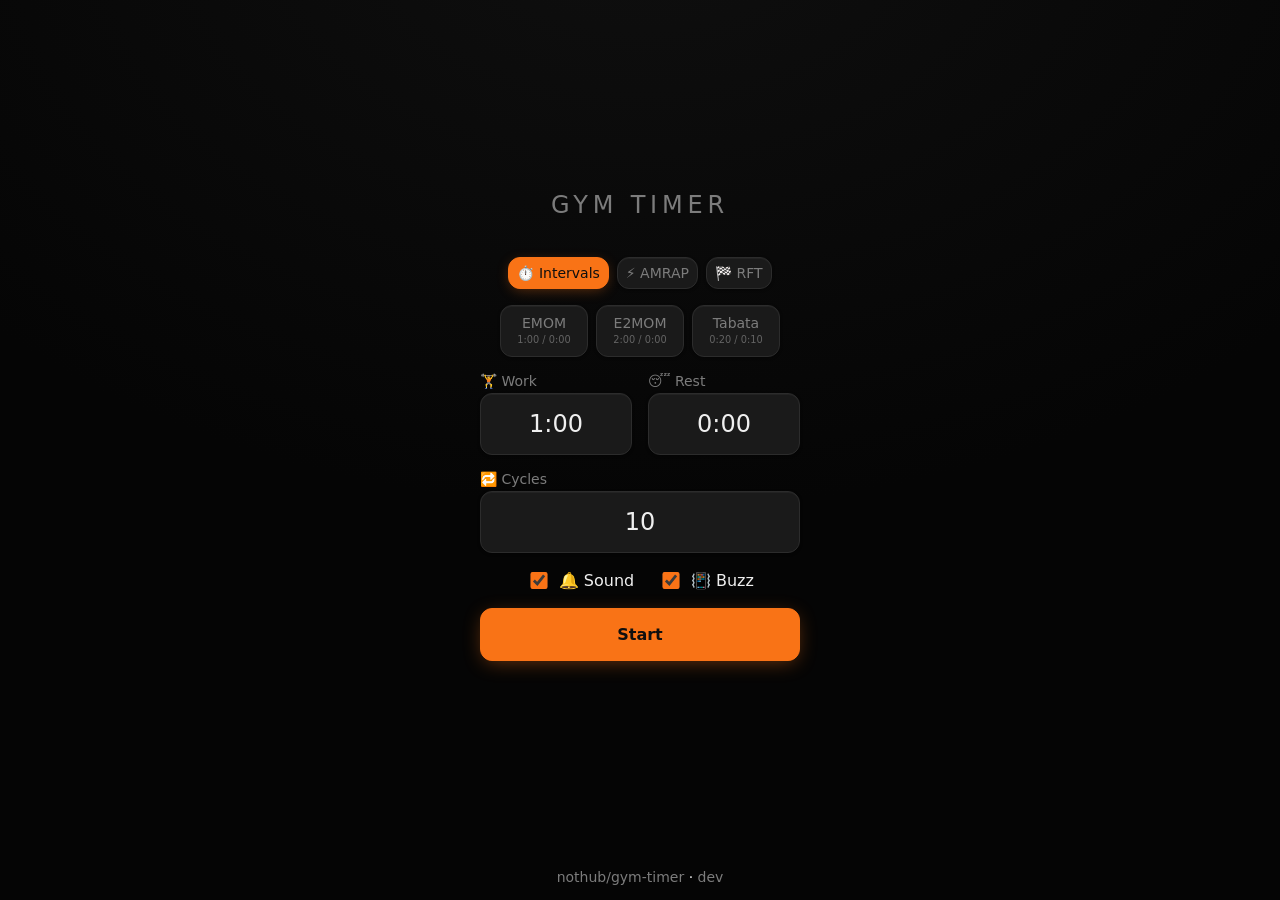
==== commit 29849ab7: "feat: MM:SS for every duration, on screen and in the fields Intervals and AMRAP counted down in bare" ====
--- a/src/index.html
+++ b/src/index.html
@@ -54,19 +54,23 @@
 
     <div id="interval-fields">
       <div>
-        <label for="work-secs">🏋️ Work (s)</label>
-        <input id="work-secs" type="number" inputmode="numeric" min="1" max="600" step="1" value="60">
+        <label for="work-secs">🏋️ Work</label>
+        <!-- text, not number: "1:30" is not a number. inputmode keeps the
+             numeric keypad, and bare digits read as seconds, so every duration
+             stays reachable on a keypad with no colon on it. -->
+        <input id="work-secs" type="text" inputmode="numeric" value="1:00">
       </div>
       <div>
-        <label for="rest-secs">😴 Rest (s)</label>
-        <input id="rest-secs" type="number" inputmode="numeric" min="0" max="600" step="1" value="0">
+        <label for="rest-secs">😴 Rest</label>
+        <input id="rest-secs" type="text" inputmode="numeric" value="0:00">
       </div>
     </div>
 
     <div>
       <label for="count" id="count-label">Cycles</label>
-      <input id="count" name="count" type="number" inputmode="numeric"
-             min="1" max="99" step="1" value="10" required>
+      <!-- A count for Intervals and RFT, a duration for AMRAP, which is why it
+           is text: the active strategy decides how it parses. -->
+      <input id="count" name="count" type="text" inputmode="numeric" value="10" required>
     </div>
 
     <fieldset id="cues">
@@ -164,6 +168,24 @@
 // on screen for Intervals; there is no separate "Custom" to hide them behind.
 const STRATEGIES = ["intervals", "amrap", "rft"];
 
+// Durations are seconds everywhere inside the app and MM:SS everywhere on it.
+// Bare digits parse as seconds, so a numeric keypad -- which has no colon --
+// still reaches every value: 90 and 1:30 are one duration typed two ways.
+function parseDuration(text) {
+  const t = String(text).trim();
+  const mmss = t.match(/^(\d+):([0-5]\d)$/);
+  if (mmss) return Number(mmss[1]) * 60 + Number(mmss[2]);
+  // Seconds alone, unbounded, so "90" and "720" both work. Rejecting "1:75"
+  // is the reason the branch above pins the seconds field to two digits.
+  return /^\d+$/.test(t) ? Number(t) : NaN;
+}
+
+function formatDuration(totalSecs) {
+  const mins = Math.floor(totalSecs / 60);
+  const secs = totalSecs % 60;
+  return `${mins}:${String(secs).padStart(2, "0")}`;
+}
+
 const INTERVALS_PRESETS = {
   emom: { work: 60, rest: 0, cycles: 10 },
   e2mom: { work: 120, rest: 0, cycles: 6 },
@@ -179,14 +201,14 @@
 const AMRAP_PRESETS = [10, 15, 20];
 const RFT_PRESETS = [3, 5, 10];
 
-const DEFAULT_COUNT = { intervals: 10, amrap: 12, rft: 5 };
+const DEFAULT_COUNT = { intervals: 10, amrap: 12 * 60, rft: 5 };
 
 // The work/rest shown under each alias's name comes from the same object the
 // clock reads, not a second copy in the markup -- so the chip cannot end up
 // claiming numbers the preset no longer uses.
 for (const [key, p] of Object.entries(INTERVALS_PRESETS)) {
   const detail = document.getElementById(`detail-${key}`);
-  if (detail) detail.textContent = `${p.work}/${p.rest}`;
+  if (detail) detail.textContent = `${formatDuration(p.work)} / ${formatDuration(p.rest)}`;
 }
 
 /* ---------- preferences ---------- */
@@ -204,8 +226,23 @@
 // The checkboxes are the state; there is nothing to mirror them into.
 const wantSound = () => el.cueSound.checked;
 const wantBuzz = () => canVibrate && el.cueBuzz.checked;
+const MAX_WORK_SECS = 600;         // 10:00
+const MAX_WINDOW_SECS = 99 * 60;   // 99:00, the same reach MAX_COUNT has
 const validCount = (v) => Number.isInteger(v) && v >= 1 && v <= MAX_COUNT;
-const validSeconds = (v, min) => Number.isInteger(v) && v >= min && v <= 600;
+const validSeconds = (v, min) => Number.isInteger(v) && v >= min && v <= MAX_WORK_SECS;
+const validWindow = (v) => Number.isInteger(v) && v >= 1 && v <= MAX_WINDOW_SECS;
+
+// One field, two kinds of value: AMRAP's is a duration, the other two are
+// tallies. A tally is digits and nothing else, so "1:30" is refused for a
+// cycle count rather than quietly becoming 90 of them.
+const countIsDuration = (strategy) => strategy === "amrap";
+const parseTally = (t) => (/^\d+$/.test(String(t).trim()) ? Number(String(t).trim()) : NaN);
+const readCount = (strategy) =>
+  countIsDuration(strategy) ? parseDuration(el.count.value) : parseTally(el.count.value);
+const validForStrategy = (strategy, v) =>
+  countIsDuration(strategy) ? validWindow(v) : validCount(v);
+const showCount = (strategy, v) =>
+  countIsDuration(strategy) ? formatDuration(v) : String(v);
 
 function loadPrefs() {
   // localStorage throws rather than returning null when storage is blocked.
@@ -411,11 +448,11 @@
 
 // RFT's remaining counts up without bound, so its big-digit display is a
 // clock face rather than the bare second-count the other two strategies use.
+// Floors, which is what a stopwatch counting up wants: 0:00 until a second has
+// really passed. A countdown wants the opposite and formats its already-ceiled
+// second count through formatDuration instead.
 function formatClock(ms) {
-  const totalSecs = Math.floor(ms / 1000);
-  const mins = Math.floor(totalSecs / 60);
-  const secs = totalSecs % 60;
-  return `${mins}:${String(secs).padStart(2, "0")}`;
+  return formatDuration(Math.floor(ms / 1000));
 }
 
 const clock = {
@@ -467,28 +504,41 @@
     el.laps.append(li);
   });
   el.laps.hidden = false;
-  // The digits and the list occupy the same slot; only one is ever the result.
-  el.seconds.hidden = true;
+  // Measured after the rows are in, so it reflects this list rather than the
+  // last one. A fake DOM has neither height, and undefined > undefined is
+  // false, which is the right answer there: nothing to fade.
+  el.laps.className = el.laps.scrollHeight > el.laps.clientHeight ? "clipped" : "";
 }
 
 function render(state, secs, config) {
   if (state.phase === "done") {
+    const rft = config.strategy === "rft";
     el.phase.textContent = "Done";
     el.seconds.textContent = DONE_GLYPH;
+    // The glyph sits between the label and RFT's table because #seconds is
+    // already in that slot; nothing new is needed to put it there, and it is
+    // the same size on every finish.
     el.seconds.className = "done";
     // What was actually done. Intervals and AMRAP restate what was set, since
     // the clock delivered exactly that; RFT reports its rounds and the total
-    // it is scored on, with the per-round times taking the digits' place.
+    // it is scored on, with the per-round times listed underneath.
     el.roundLabel.textContent = config.strategy === "intervals"
       ? plural(config.intervalCycles, "cycle")
       : config.strategy === "amrap"
       ? plural(config.amrapWindow / 60000, "minute")
       : `${plural(state.round, "round")} \u00b7 ${formatClock(state.total)}`;
-    if (config.strategy === "rft") showLaps(state.laps);
+    // Explicit either way: at done the branch below never runs, so the list
+    // would otherwise keep whatever the last running frame left it at.
+    if (rft) showLaps(state.laps);
+    else el.laps.hidden = true;
   } else {
     el.phase.textContent = state.phase === "prep" ? "Get ready"
       : state.phase === "rest" ? "Rest" : "Work";
-    el.seconds.textContent = config.strategy === "rft" ? formatClock(state.remaining) : String(secs);
+    // MM:SS on every strategy. RFT counts up and floors; the others count down
+    // and are already ceiled into `secs`, so each formats the value it wants.
+    el.seconds.textContent = config.strategy === "rft"
+      ? formatClock(state.remaining)
+      : formatDuration(secs);
     el.seconds.className = tickable(state, config) && secs <= 3 ? "warn" : "";
     // U+00A0, matching the markup's &nbsp;. A plain space is collapsible
     // whitespace, so the paragraph would lay out at zero height and the whole
@@ -504,7 +554,6 @@
       // the total, which must not leave the screen to make room for a split.
       : `Round ${state.round + 1} \u00b7 ${formatClock(state.total)}`;
     el.laps.hidden = true;
-    el.seconds.hidden = false;
   }
 
   // Live only while there is a round to record. Prep has none yet and done has
@@ -664,7 +713,10 @@
 // remembers its own value independently -- switching to AMRAP and back must
 // not lose Intervals' cycle count, so each gets its own storage key.
 function countKeyFor(strategy) {
-  if (strategy === "amrap") return "amrapMinutes";
+  // Not "amrapMinutes": this holds seconds now, and a stored 12 read back as
+  // 12 seconds would silently shorten somebody's workout twelve-fold. A new
+  // key leaves the old one unread and lets the default take over.
+  if (strategy === "amrap") return "amrapWindowSecs";
   if (strategy === "rft") return "rftRounds";
   return "cycles";
 }
@@ -673,7 +725,7 @@
 // repeating it here says nothing the field does not. Each label names what
 // its own number is instead -- a repeat count, a duration, a target.
 function countLabelFor(strategy) {
-  if (strategy === "amrap") return "⏳ Minutes";
+  if (strategy === "amrap") return "⏳ Window";
   if (strategy === "rft") return "🎯 Rounds";
   return "🔁 Cycles";
 }
@@ -697,9 +749,9 @@
   const strategy = currentStrategy();
   savePrefs({
     strategy,
-    workSecs: Math.floor(el.workSecs.valueAsNumber),
-    restSecs: Math.floor(el.restSecs.valueAsNumber),
-    [countKeyFor(strategy)]: Math.floor(el.count.valueAsNumber),
+    workSecs: parseDuration(el.workSecs.value),
+    restSecs: parseDuration(el.restSecs.value),
+    [countKeyFor(strategy)]: readCount(strategy),
   });
 }
 
@@ -707,14 +759,14 @@
 // count or the work/rest fields hold something unusable.
 function buildConfig() {
   const strategy = currentStrategy();
-  const count = Math.floor(el.count.valueAsNumber);
-  if (!validCount(count)) return null;
-
-  if (strategy === "amrap") return { strategy: "amrap", amrapWindow: count * 60000 };
+  const count = readCount(strategy);
+  if (!validForStrategy(strategy, count)) return null;
+
+  if (strategy === "amrap") return { strategy: "amrap", amrapWindow: count * 1000 };
   if (strategy === "rft") return { strategy: "rft", rftRounds: count };
 
-  const work = Math.floor(el.workSecs.valueAsNumber);
-  const rest = Math.floor(el.restSecs.valueAsNumber);
+  const work = parseDuration(el.workSecs.value);
+  const rest = parseDuration(el.restSecs.value);
   if (!validSeconds(work, 1) || !validSeconds(rest, 0)) return null;
   return { strategy: "intervals", work: work * 1000, rest: rest * 1000, intervalCycles: count };
 }
@@ -737,7 +789,7 @@
   showStrategy(strategy);
   const prefs = loadPrefs();
   const stored = prefs[countKeyFor(strategy)];
-  el.count.value = String(validCount(stored) ? stored : DEFAULT_COUNT[strategy]);
+  el.count.value = showCount(strategy, validForStrategy(strategy, stored) ? stored : DEFAULT_COUNT[strategy]);
   savePrefs({ strategy });
 });
 
@@ -748,8 +800,8 @@
   const btn = e.target.closest("button[data-intervals-preset]");
   if (!btn) return;
   const p = INTERVALS_PRESETS[btn.dataset.intervalsPreset];
-  el.workSecs.value = String(p.work);
-  el.restSecs.value = String(p.rest);
+  el.workSecs.value = formatDuration(p.work);
+  el.restSecs.value = formatDuration(p.rest);
   el.count.value = String(p.cycles);
   persistSetup();
 });
@@ -757,7 +809,8 @@
 el.amrapPresets.addEventListener("click", (e) => {
   const btn = e.target.closest("button[data-amrap-preset]");
   if (!btn) return;
-  el.count.value = btn.dataset.amrapPreset;
+  // The attribute stays minutes, matching the button's own label.
+  el.count.value = formatDuration(Number(btn.dataset.amrapPreset) * 60);
   persistSetup();
 });
 
@@ -770,10 +823,28 @@
 
 // Saved as typed, matching the checkboxes, so nothing depends on pressing Start.
 el.count.addEventListener("input", () => {
-  if (validCount(Math.floor(el.count.valueAsNumber))) persistSetup();
+  const strategy = currentStrategy();
+  if (validForStrategy(strategy, readCount(strategy))) persistSetup();
 });
 el.workSecs.addEventListener("input", persistSetup);
 el.restSecs.addEventListener("input", persistSetup);
+
+// On change rather than input: rewriting "9" to "0:09" while the 0 of "90" is
+// still being typed would fight the caret. Leaving the field is when a part-
+// typed duration becomes a whole one.
+for (const [field, min] of [[el.workSecs, 1], [el.restSecs, 0]]) {
+  field.addEventListener("change", () => {
+    const secs = parseDuration(field.value);
+    // Unreadable input is left exactly as typed. Correcting it to a number
+    // nobody asked for is worse than showing that it was not understood.
+    if (validSeconds(secs, min)) field.value = formatDuration(secs);
+  });
+}
+el.count.addEventListener("change", () => {
+  const strategy = currentStrategy();
+  const v = readCount(strategy);
+  if (validForStrategy(strategy, v)) el.count.value = showCount(strategy, v);
+});
 
 el.cues.addEventListener("change", () => {
   savePrefs({ sound: el.cueSound.checked, buzz: el.cueBuzz.checked });
@@ -804,11 +875,11 @@
 
   // Always restored, not just when Intervals is active: they are its own
   // remembered fields, not a per-strategy scratch pad that resets on switch.
-  el.workSecs.value = String(validSeconds(prefs.workSecs, 1) ? prefs.workSecs : 60);
-  el.restSecs.value = String(validSeconds(prefs.restSecs, 0) ? prefs.restSecs : 0);
+  el.workSecs.value = formatDuration(validSeconds(prefs.workSecs, 1) ? prefs.workSecs : 60);
+  el.restSecs.value = formatDuration(validSeconds(prefs.restSecs, 0) ? prefs.restSecs : 0);
 
   const stored = prefs[countKeyFor(strategy)];
-  el.count.value = String(validCount(stored) ? stored : DEFAULT_COUNT[strategy]);
+  el.count.value = showCount(strategy, validForStrategy(strategy, stored) ? stored : DEFAULT_COUNT[strategy]);
 }
 
 init();
--- a/src/style.css
+++ b/src/style.css
@@ -95,7 +95,13 @@
   color: var(--dim);
 }
 
-input[type="number"] {
+/* Named outright rather than selected by type. These are type="text" because
+   "1:30" is not a number, so the old input[type="number"] silently stopped
+   matching -- and the obvious repair, input:not([type="checkbox"]), reaches
+   the strategy radios too. Those are deliberately 1px and hidden, and this
+   rule outranks the one that sizes them, so they inflated into overlapping
+   boxes that swallowed each other's clicks. Three fields, three names. */
+:is(#work-secs, #rest-secs, #count) {
   width: 100%;
   margin-top: var(--space-1);
   padding: var(--space-4);
@@ -335,8 +341,21 @@
      number hard against its time and leaves the gap between them doing
      nothing. A fixed reading width gives space-between something to spend. */
   min-width: 12rem;
-  max-height: 42vh;
+  /* Sized so the three presets -- 3, 5 and 10 rounds -- all fit outright on a
+     normal phone, since scrolling a result you just earned is a poor reward.
+     Past that it scrolls, and the mask fades the last visible row so a row cut
+     in half reads as "more below" rather than as a rendering fault. */
+  max-height: 52vh;
   overflow-y: auto;
+}
+
+/* Only when the rows really do not fit, set from showLaps(). Unconditionally
+   the fade dims the last row of a list that ends there, which claims there is
+   more to scroll to when there is not -- the opposite lie to the one it is
+   meant to prevent. */
+#laps.clipped {
+  mask-image: linear-gradient(to bottom, #000 calc(100% - 1.5rem), transparent);
+  -webkit-mask-image: linear-gradient(to bottom, #000 calc(100% - 1.5rem), transparent);
   font-size: var(--text-lg);
   font-variant-numeric: tabular-nums;
   color: var(--txt);
@@ -426,9 +445,17 @@
 /* The 0.9 line height above is tuned to digits. An emoji glyph is taller than
    that box, so without a correction here the arm overlaps the line below.
    The colour only shows if the platform substitutes a monochrome glyph. */
+/* The finish glyph, at every strategy's finish. Smaller than the running
+   digits on purpose: --text-huge is sized to be read across a gym from a phone
+   on the floor, which is what a clock mid-workout has to do and what a mark
+   you are standing over afterwards does not. */
 #seconds.done {
+  font-size: clamp(3rem, 16vmin, 6rem);
+  /* Not 1: an emoji draws taller than its em square and spills into the line
+     below at that ratio -- onto RFT's first lap row, or onto "Done". The base
+     rule's 0.9 is tuned for digits, which do not. */
+  line-height: 1.25;
   color: var(--ok);
-  line-height: 1.25;
   text-shadow: 0 0 80px rgba(74, 222, 128, 0.35);
 }
 
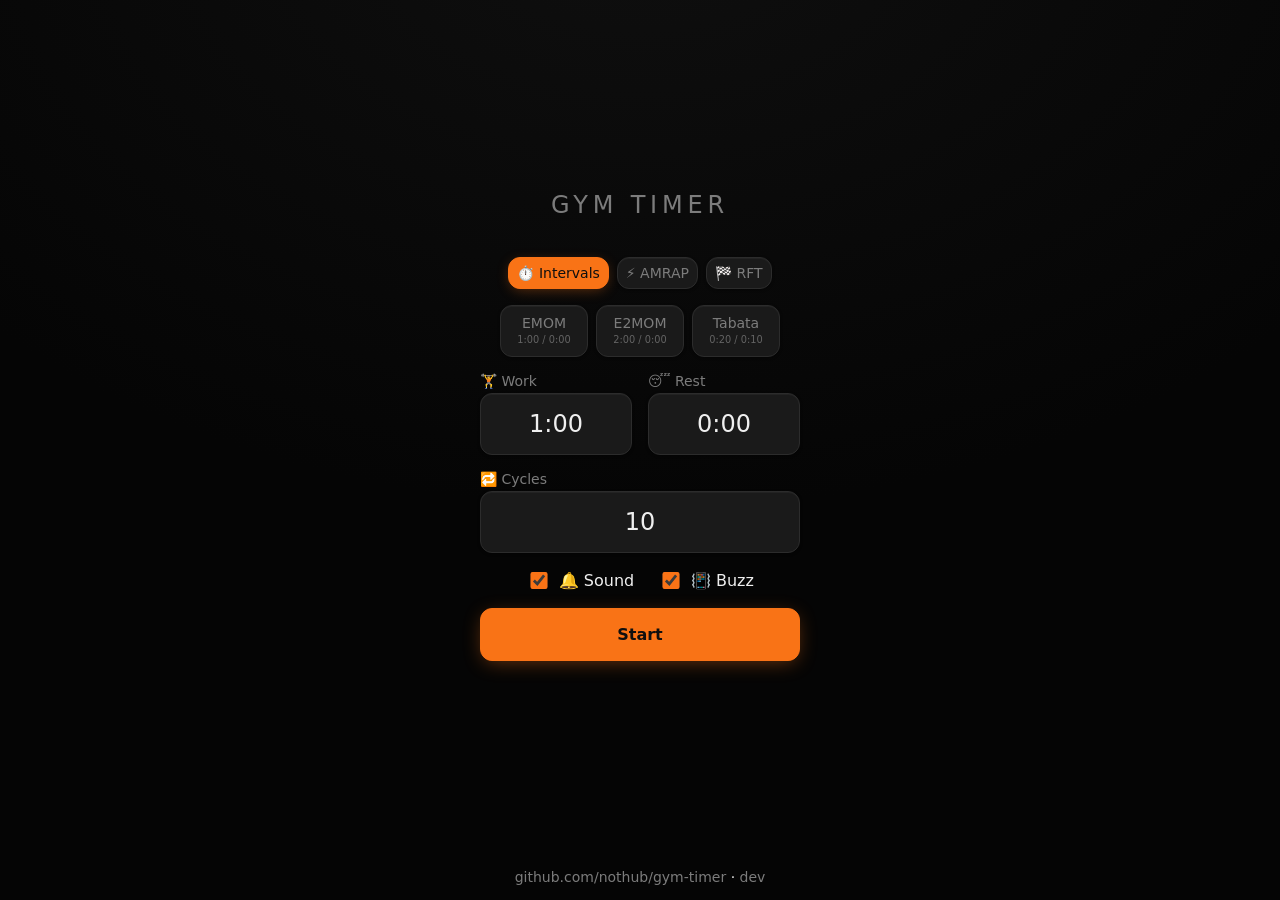
==== commit 8e7aaaf2: "chore: spell the repo link out, and simplify the renovate config The footer link read "nothub/gym-ti" ====
--- a/src/index.html
+++ b/src/index.html
@@ -107,7 +107,7 @@
        The build link is filled in from version.js at runtime. What is written
        here is the fallback: "dev" pointing at the commit list is the honest
        answer for a copy that was never built. -->
-  <a href="https://github.com/nothub/gym-timer" target="_blank" rel="noopener noreferrer">nothub/gym-timer</a>
+  <a href="https://github.com/nothub/gym-timer" target="_blank" rel="noopener noreferrer">github.com/nothub/gym-timer</a>
   <span aria-hidden="true">·</span>
   <a id="build" href="https://github.com/nothub/gym-timer/commits/trunk" target="_blank" rel="noopener noreferrer">dev</a>
   <!-- Revealed only once the browser has offered an install to open. Starts
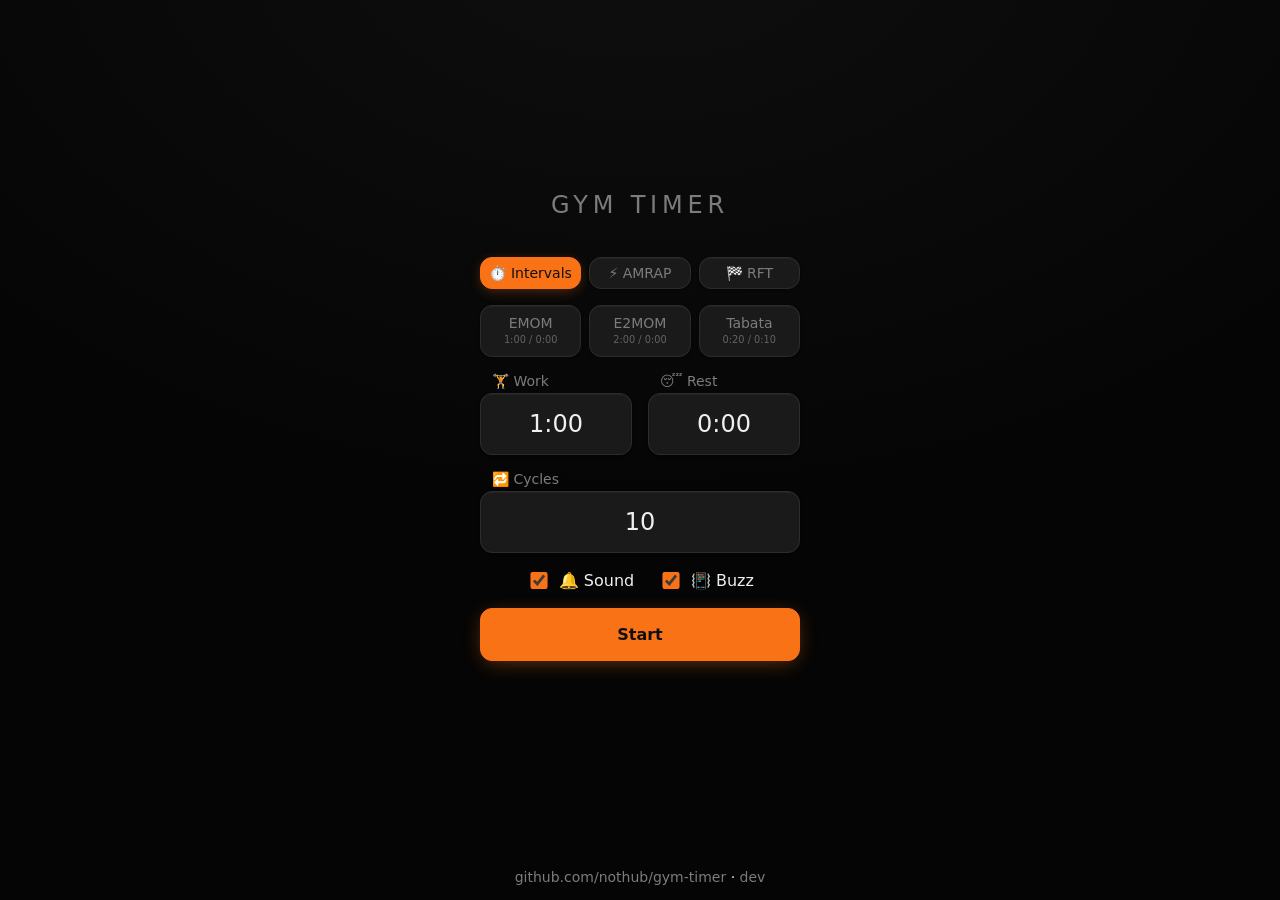
==== commit d7bf6731: "fix: say why a workout will not start, instead of nothing Pressing Start with unusable input returne" ====
--- a/src/index.html
+++ b/src/index.html
@@ -114,7 +114,7 @@
        hidden because on most engines that offer never comes: see the
        beforeinstallprompt handler. -->
   <span id="install-sep" aria-hidden="true" hidden>·</span>
-  <button id="install" type="button" hidden>Install</button>
+  <button id="install" type="button" hidden>install</button>
 </footer>
 
 <p id="live" class="sr-only" aria-live="polite"></p>
@@ -413,6 +413,22 @@
 // the round in progress, restarting from zero at every tap, and `total` runs
 // from the start and never resets. RFT is scored on the total, so it stays on
 // screen even though the big digits show the round.
+// Whole seconds since work began. Every clock on screen shows one of these, so
+// a round's length is the difference of two of them rather than the floor of
+// their difference. Flooring the difference is what made the two counters tick
+// out of step: the total's second turns over on the whole second, a round's
+// turned over a tap's worth of milliseconds later, and a tap lands wherever a
+// finger lands. Differencing whole seconds also telescopes, so the round times
+// on the finish screen add up to the total they are listed under -- flooring
+// each round separately threw away up to a second per round, and a 3.8 s pair
+// of rounds reported "0:01" twice under a total of "0:03".
+//
+// The cost is that a round can read up to a second long or short against a
+// stopwatch held beside it. That is the sub-second remainder of a tap being
+// attributed to one round rather than split, which no display of whole seconds
+// can avoid; what it must not do is lose it.
+const wholeSecs = (ms) => Math.floor(ms / 1000);
+
 function deriveRft(t, laps, config) {
   const round = laps.length;
   if (round >= config.rftRounds) {
@@ -422,7 +438,13 @@
     return { phase: "done", round, remaining: 0, total: finish, laps };
   }
   const since = round === 0 ? 0 : laps[round - 1];
-  return { phase: "work", round, remaining: t - since, total: t, laps };
+  return {
+    phase: "work",
+    round,
+    remaining: (wholeSecs(t) - wholeSecs(since)) * 1000,
+    total: t,
+    laps,
+  };
 }
 
 function derive(elapsedMs, laps, config) {
@@ -497,9 +519,9 @@
     n.className = "lap-n";
     n.textContent = i + 1;
     const t = document.createElement("span");
-    // The gap to the round before, which is the round's own duration. The
-    // first round runs from the start of work, so its predecessor is zero.
-    t.textContent = formatClock(endedAt - (i === 0 ? 0 : laps[i - 1]));
+    // The gap to the round before, which is the round's own duration, taken
+    // between whole seconds so the column adds up to the total above it.
+    t.textContent = formatDuration(wholeSecs(endedAt) - wholeSecs(i === 0 ? 0 : laps[i - 1]));
     li.append(n, t);
     el.laps.append(li);
   });
@@ -525,7 +547,10 @@
     el.roundLabel.textContent = config.strategy === "intervals"
       ? plural(config.intervalCycles, "cycle")
       : config.strategy === "amrap"
-      ? plural(config.amrapWindow / 60000, "minute")
+      // The window as MM:SS, like every other duration. It was minutes here
+      // and stayed minutes when the field became seconds, so a 20-second
+      // window reported "0.3333333333333333 minutes".
+      ? formatDuration(wholeSecs(config.amrapWindow))
       : `${plural(state.round, "round")} \u00b7 ${formatClock(state.total)}`;
     // Explicit either way: at done the branch below never runs, so the list
     // would otherwise keep whatever the last running frame left it at.
@@ -773,10 +798,40 @@
 
 /* ---------- wiring ---------- */
 
+// What is wrong with the setup, as a message per offending field, or nothing
+// when it is fine. Separate from buildConfig, which answers whether a workout
+// can start and has no use for the reason.
+function reportSetupProblem() {
+  const strategy = currentStrategy();
+  const span = (lo, hi) => `${formatDuration(lo)} to ${formatDuration(hi)}`;
+  const checks = [[
+    el.count,
+    validForStrategy(strategy, readCount(strategy)),
+    countIsDuration(strategy)
+      ? `Window is a duration, ${span(1, MAX_WINDOW_SECS)}.`
+      : `${countLabelFor(strategy).replace(/^\S+\s/, "")} is a whole number, 1 to ${MAX_COUNT}.`,
+  ]];
+  if (strategy === "intervals") {
+    checks.push(
+      [el.workSecs, validSeconds(parseDuration(el.workSecs.value), 1), `Work is a duration, ${span(1, MAX_WORK_SECS)}.`],
+      [el.restSecs, validSeconds(parseDuration(el.restSecs.value), 0), `Rest is a duration, ${span(0, MAX_WORK_SECS)}.`],
+    );
+  }
+  for (const [field, ok, message] of checks) field.setCustomValidity(ok ? "" : message);
+  // The browser picks the first invalid field, focuses it and shows why.
+  el.setup.reportValidity();
+}
+
 el.setup.addEventListener("submit", (e) => {
   e.preventDefault();
   const config = buildConfig();
-  if (!config) return;
+  // Returning quietly here left Start looking broken: nothing moved and
+  // nothing said why. The fields are text now, so the browser has no min, max
+  // or step of its own to complain about.
+  if (!config) {
+    reportSetupProblem();
+    return;
+  }
   // Unlock audio on the gesture the autoplay policy wants. The first beep is
   // up to 10 s away, by which point there is no gesture left to hang it on.
   if (wantSound()) initAudio();
@@ -829,6 +884,12 @@
 el.workSecs.addEventListener("input", persistSetup);
 el.restSecs.addEventListener("input", persistSetup);
 
+// Drop a stale complaint as soon as the field is touched; the next submit
+// works out afresh whether it is still true.
+for (const field of [el.workSecs, el.restSecs, el.count]) {
+  field.addEventListener("input", () => field.setCustomValidity(""));
+}
+
 // On change rather than input: rewriting "9" to "0:09" while the 0 of "90" is
 // still being typed would fight the caret. Leaving the field is when a part-
 // typed duration becomes a whole one.
--- a/src/style.css
+++ b/src/style.css
@@ -93,6 +93,15 @@
 label {
   font-size: var(--text-sm);
   color: var(--dim);
+}
+
+/* Indented to --radius, which is where the field below stops being a corner
+   and starts being a straight edge. Flush against the container the glyph has
+   no side bearing at all and reads as falling off the left of the form. Scoped
+   to the three field labels: the cue and strategy labels are centred, and
+   padding on those would shift the rows off centre. */
+:is(label[for="work-secs"], label[for="rest-secs"], #count-label) {
+  padding-left: var(--radius);
 }
 
 /* Named outright rather than selected by type. These are type="text" because
@@ -212,9 +221,20 @@
    matched here too: it turned the label into a flex container of its own,
    and inside that, text-align has no say over where a flex item sits --
    only justify-content does, which nothing set, so text packed left. */
+/* An equal share of the row each, so the three chips span the form exactly as
+   the inputs and the Start button below them do. Shrink-to-fit left the top of
+   the screen visibly narrower than the bottom. min-width: 0 is what lets them
+   go below their text's natural width -- a flex item refuses to by default,
+   and without it the row wraps on a narrow phone instead of tightening. */
 #strategies label {
+  flex: 1;
+  min-width: 0;
   text-align: center;
-  padding: var(--space-2);
+  /* Narrow horizontal padding, not --space-2: at an equal third of a 320px
+     form each chip gets ~90px, and "Intervals" plus its emoji needs ~76px of
+     that. Eight pixels a side tipped it over and the word wrapped to a second
+     line, leaving one chip taller than its neighbours. */
+  padding: var(--space-2) var(--space-1);
   font-size: var(--text-sm);
   color: var(--dim);
   background: var(--srf);
@@ -271,7 +291,10 @@
   align-items: center;
   justify-content: center;
   gap: 2px;
-  min-width: 5.5rem;
+  /* As above: equal shares of the full width rather than sized to their
+     labels, which is what makes every row on the setup screen line up. */
+  flex: 1;
+  min-width: 0;
   min-height: 3.25rem;
   padding: var(--space-2);
   font-size: var(--text-sm);
